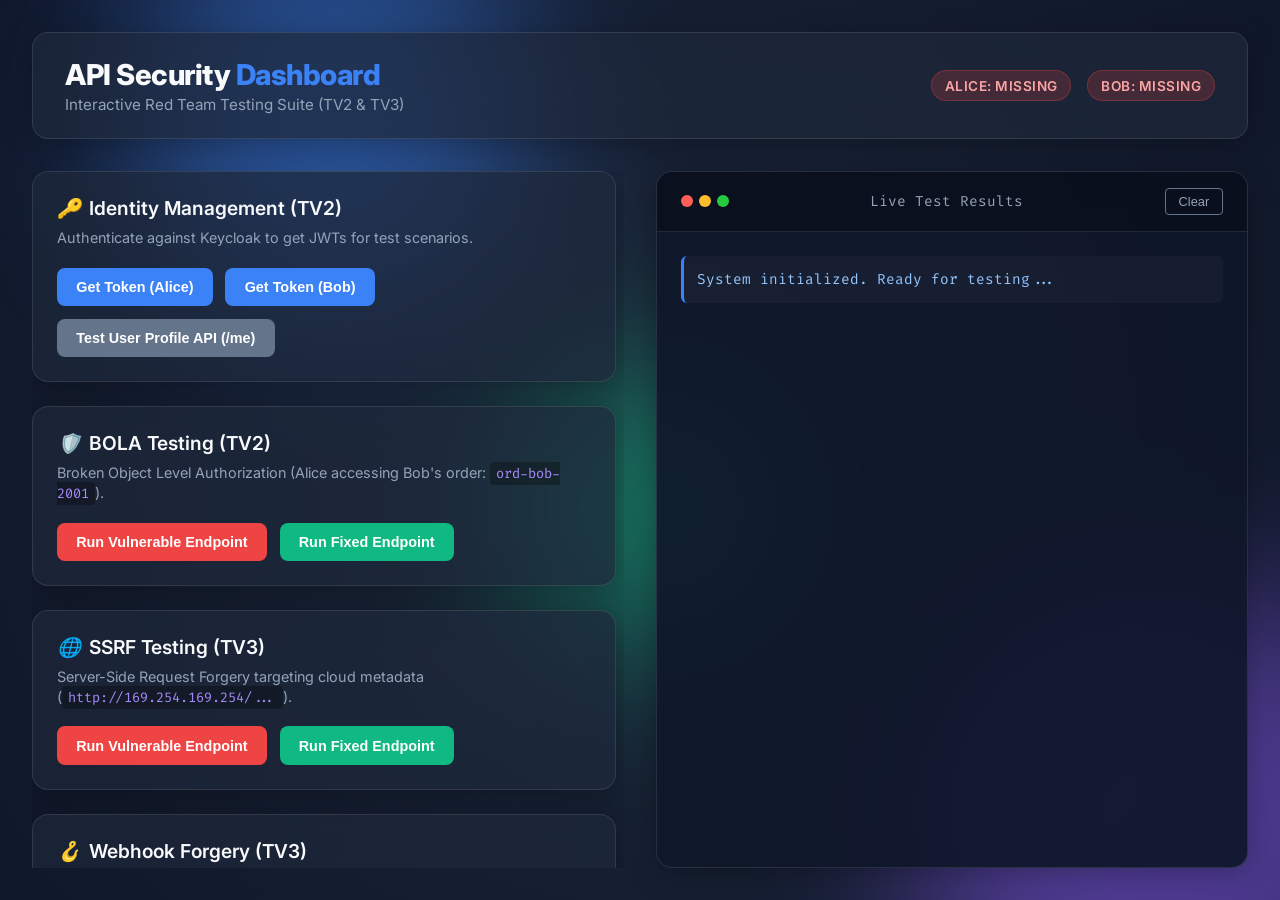
==== frontend/index.html @ eb7eac8b "push original code: first version of the project" ====
<!DOCTYPE html>
<html lang="en">
<head>
  <meta charset="UTF-8">
  <meta name="viewport" content="width=device-width, initial-scale=1.0">
  <title>API Security Test Dashboard</title>
  <link rel="stylesheet" href="style.css">
  <link href="https://fonts.googleapis.com/css2?family=Inter:wght@300;400;600;800&family=Fira+Code:wght@400;600&display=swap" rel="stylesheet">
</head>
<body>
  <div class="background-orbs">
    <div class="orb orb-1"></div>
    <div class="orb orb-2"></div>
    <div class="orb orb-3"></div>
  </div>

  <div class="container">
    <header class="glass-panel">
      <div class="header-content">
        <h1>API Security <span>Dashboard</span></h1>
        <p>Interactive Red Team Testing Suite (TV2 & TV3)</p>
      </div>
      <div class="token-status">
        <div class="badge badge-error" id="tokenBadgeAlice">Alice: Missing</div>
        <div class="badge badge-error" id="tokenBadgeBob">Bob: Missing</div>
      </div>
    </header>

    <div class="main-grid">
      <!-- Controls Panel -->
      <div class="controls-panel">
        
        <!-- Identity Section -->
        <section class="glass-panel section-card">
          <h2><i class="icon">🔑</i> Identity Management (TV2)</h2>
          <p class="desc">Authenticate against Keycloak to get JWTs for test scenarios.</p>
          <div class="btn-group">
            <button id="btnGetAlice" class="btn btn-primary">Get Token (Alice)</button>
            <button id="btnGetBob" class="btn btn-primary">Get Token (Bob)</button>
          </div>
          <div class="btn-group mt-2">
            <button id="btnTestAuth" class="btn btn-secondary">Test User Profile API (/me)</button>
          </div>
        </section>

        <!-- BOLA Section -->
        <section class="glass-panel section-card">
          <h2><i class="icon">🛡️</i> BOLA Testing (TV2)</h2>
          <p class="desc">Broken Object Level Authorization (Alice accessing Bob's order: <code>ord-bob-2001</code>).</p>
          <div class="btn-group">
            <button id="btnBolaVuln" class="btn btn-danger">Run Vulnerable Endpoint</button>
            <button id="btnBolaFixed" class="btn btn-success">Run Fixed Endpoint</button>
          </div>
        </section>

        <!-- SSRF Section -->
        <section class="glass-panel section-card">
          <h2><i class="icon">🌐</i> SSRF Testing (TV3)</h2>
          <p class="desc">Server-Side Request Forgery targeting cloud metadata (<code>http://169.254.169.254/...</code>).</p>
          <div class="btn-group">
            <button id="btnSsrfVuln" class="btn btn-danger">Run Vulnerable Endpoint</button>
            <button id="btnSsrfFixed" class="btn btn-success">Run Fixed Endpoint</button>
          </div>
        </section>

        <!-- Webhook Forgery Section -->
        <section class="glass-panel section-card">
          <h2><i class="icon">🪝</i> Webhook Forgery (TV3)</h2>
          <p class="desc">Test HMAC-SHA256 signature verification in the Billing Service.</p>
          <div class="btn-group">
            <button id="btnWebhookValid" class="btn btn-success">Send Valid Signature</button>
            <button id="btnWebhookInvalid" class="btn btn-danger">Send Invalid Signature</button>
          </div>
        </section>

      </div>

      <!-- Console Panel -->
      <div class="console-panel glass-panel">
        <div class="console-header">
          <div class="dots">
            <span class="dot red"></span>
            <span class="dot yellow"></span>
            <span class="dot green"></span>
          </div>
          <span class="console-title">Live Test Results</span>
          <button id="btnClear" class="btn-clear">Clear</button>
        </div>
        <div class="console-body" id="consoleBody">
          <div class="log-entry system">System initialized. Ready for testing...</div>
        </div>
      </div>
    </div>
  </div>

  <script src="app.js"></script>
</body>
</html>
---- frontend/style.css ----
:root {
  --bg-color: #0f172a;
  --panel-bg: rgba(30, 41, 59, 0.7);
  --panel-border: rgba(255, 255, 255, 0.1);
  --text-primary: #f8fafc;
  --text-secondary: #94a3b8;
  --primary: #3b82f6;
  --primary-hover: #2563eb;
  --danger: #ef4444;
  --danger-hover: #dc2626;
  --success: #10b981;
  --success-hover: #059669;
  --secondary: #64748b;
  --secondary-hover: #475569;
  --console-bg: rgba(15, 23, 42, 0.9);
}

* {
  box-sizing: border-box;
  margin: 0;
  padding: 0;
}

body {
  font-family: 'Inter', sans-serif;
  background-color: var(--bg-color);
  color: var(--text-primary);
  min-height: 100vh;
  overflow-x: hidden;
}

/* Background Animated Orbs */
.background-orbs {
  position: fixed;
  top: 0; left: 0; width: 100vw; height: 100vh;
  z-index: -1;
  overflow: hidden;
  background: radial-gradient(circle at center, #1e293b 0%, #0f172a 100%);
}

.orb {
  position: absolute;
  border-radius: 50%;
  filter: blur(80px);
  opacity: 0.5;
  animation: float 20s infinite alternate ease-in-out;
}

.orb-1 { width: 400px; height: 400px; background: #3b82f6; top: -10%; left: 10%; }
.orb-2 { width: 500px; height: 500px; background: #8b5cf6; bottom: -20%; right: -10%; animation-delay: -5s; }
.orb-3 { width: 300px; height: 300px; background: #10b981; top: 40%; left: 40%; animation-delay: -10s; }

@keyframes float {
  0% { transform: translate(0, 0) scale(1); }
  100% { transform: translate(50px, 50px) scale(1.1); }
}

/* Layout */
.container {
  max-width: 1400px;
  margin: 0 auto;
  padding: 2rem;
  display: flex;
  flex-direction: column;
  gap: 2rem;
  height: 100vh;
}

/* Glassmorphism */
.glass-panel {
  background: var(--panel-bg);
  backdrop-filter: blur(16px);
  -webkit-backdrop-filter: blur(16px);
  border: 1px solid var(--panel-border);
  border-radius: 16px;
  box-shadow: 0 4px 30px rgba(0, 0, 0, 0.3);
}

/* Header */
header {
  display: flex;
  justify-content: space-between;
  align-items: center;
  padding: 1.5rem 2rem;
}

header h1 {
  font-weight: 800;
  font-size: 1.8rem;
  letter-spacing: -0.5px;
}

header h1 span { color: var(--primary); }
header p { color: var(--text-secondary); margin-top: 0.2rem; font-size: 0.95rem; }

.token-status {
  display: flex;
  gap: 1rem;
}

.badge {
  padding: 0.4rem 0.8rem;
  border-radius: 9999px;
  font-size: 0.85rem;
  font-weight: 600;
  text-transform: uppercase;
  letter-spacing: 0.5px;
  transition: all 0.3s ease;
}

.badge-error { background: rgba(239, 68, 68, 0.2); color: #fca5a5; border: 1px solid rgba(239, 68, 68, 0.3); }
.badge-success { background: rgba(16, 185, 129, 0.2); color: #6ee7b7; border: 1px solid rgba(16, 185, 129, 0.3); }

/* Main Grid */
.main-grid {
  display: grid;
  grid-template-columns: 1fr 1fr;
  gap: 2rem;
  flex: 1;
  min-height: 0;
}

/* Sections */
.controls-panel {
  display: flex;
  flex-direction: column;
  gap: 1.5rem;
  overflow-y: auto;
  padding-right: 0.5rem;
}

.controls-panel::-webkit-scrollbar { width: 8px; }
.controls-panel::-webkit-scrollbar-thumb { background: rgba(255,255,255,0.1); border-radius: 4px; }

.section-card {
  padding: 1.5rem;
  transition: transform 0.2s ease, box-shadow 0.2s ease;
}

.section-card:hover {
  transform: translateY(-2px);
  box-shadow: 0 8px 30px rgba(0,0,0,0.4);
}

.section-card h2 {
  font-size: 1.2rem;
  font-weight: 600;
  margin-bottom: 0.5rem;
  display: flex;
  align-items: center;
  gap: 0.5rem;
}

.section-card .desc {
  color: var(--text-secondary);
  font-size: 0.9rem;
  margin-bottom: 1.2rem;
  line-height: 1.4;
}

code {
  background: rgba(0,0,0,0.3);
  padding: 0.2rem 0.4rem;
  border-radius: 4px;
  font-family: 'Fira Code', monospace;
  font-size: 0.85rem;
  color: #a78bfa;
}

/* Buttons */
.btn-group {
  display: flex;
  gap: 0.8rem;
  flex-wrap: wrap;
}

.mt-2 { margin-top: 0.8rem; }

.btn {
  border: none;
  padding: 0.7rem 1.2rem;
  border-radius: 8px;
  font-weight: 600;
  font-size: 0.9rem;
  cursor: pointer;
  transition: all 0.2s ease;
  color: white;
  display: flex;
  align-items: center;
  justify-content: center;
}

.btn:active { transform: scale(0.97); }

.btn-primary { background: var(--primary); }
.btn-primary:hover { background: var(--primary-hover); box-shadow: 0 0 15px rgba(59, 130, 246, 0.4); }

.btn-secondary { background: var(--secondary); }
.btn-secondary:hover { background: var(--secondary-hover); }

.btn-danger { background: var(--danger); }
.btn-danger:hover { background: var(--danger-hover); box-shadow: 0 0 15px rgba(239, 68, 68, 0.4); }

.btn-success { background: var(--success); }
.btn-success:hover { background: var(--success-hover); box-shadow: 0 0 15px rgba(16, 185, 129, 0.4); }

/* Console Panel */
.console-panel {
  display: flex;
  flex-direction: column;
  background: var(--console-bg);
  overflow: hidden;
}

.console-header {
  padding: 1rem 1.5rem;
  background: rgba(0,0,0,0.3);
  display: flex;
  align-items: center;
  justify-content: space-between;
  border-bottom: 1px solid var(--panel-border);
}

.dots { display: flex; gap: 6px; }
.dot { width: 12px; height: 12px; border-radius: 50%; }
.dot.red { background: #ff5f56; }
.dot.yellow { background: #ffbd2e; }
.dot.green { background: #27c93f; }

.console-title {
  font-family: 'Fira Code', monospace;
  font-size: 0.9rem;
  color: var(--text-secondary);
}

.btn-clear {
  background: transparent; border: 1px solid var(--secondary); color: var(--text-secondary);
  padding: 0.3rem 0.8rem; border-radius: 4px; cursor: pointer; font-size: 0.8rem;
}
.btn-clear:hover { background: rgba(255,255,255,0.1); color: white; }

.console-body {
  flex: 1;
  padding: 1.5rem;
  overflow-y: auto;
  font-family: 'Fira Code', monospace;
  font-size: 0.9rem;
  line-height: 1.5;
  display: flex;
  flex-direction: column;
  gap: 1rem;
}

.console-body::-webkit-scrollbar { width: 8px; }
.console-body::-webkit-scrollbar-thumb { background: rgba(255,255,255,0.2); }

.log-entry {
  padding: 0.8rem;
  border-radius: 6px;
  background: rgba(255,255,255,0.03);
  border-left: 3px solid #cbd5e1;
  animation: fade-in 0.3s ease-out;
  word-break: break-all;
}

.log-entry.system { border-color: var(--primary); color: #93c5fd; }
.log-entry.info { border-color: var(--primary); }
.log-entry.pass { border-color: var(--success); background: rgba(16, 185, 129, 0.05); }
.log-entry.fail { border-color: var(--danger); background: rgba(239, 68, 68, 0.05); }

.log-time { color: var(--text-secondary); font-size: 0.8rem; margin-right: 0.5rem; }
.log-req { color: #fde047; font-weight: 600; }
.log-status { font-weight: bold; margin-left: 0.5rem; }
.status-200 { color: #4ade80; }
.status-403 { color: #f87171; }
.status-401 { color: #fb923c; }

pre.json-body {
  margin-top: 0.5rem;
  background: rgba(0,0,0,0.5);
  padding: 0.5rem;
  border-radius: 4px;
  font-size: 0.8rem;
  color: #e2e8f0;
  white-space: pre-wrap;
}

@keyframes fade-in {
  from { opacity: 0; transform: translateY(5px); }
  to { opacity: 1; transform: translateY(0); }
}
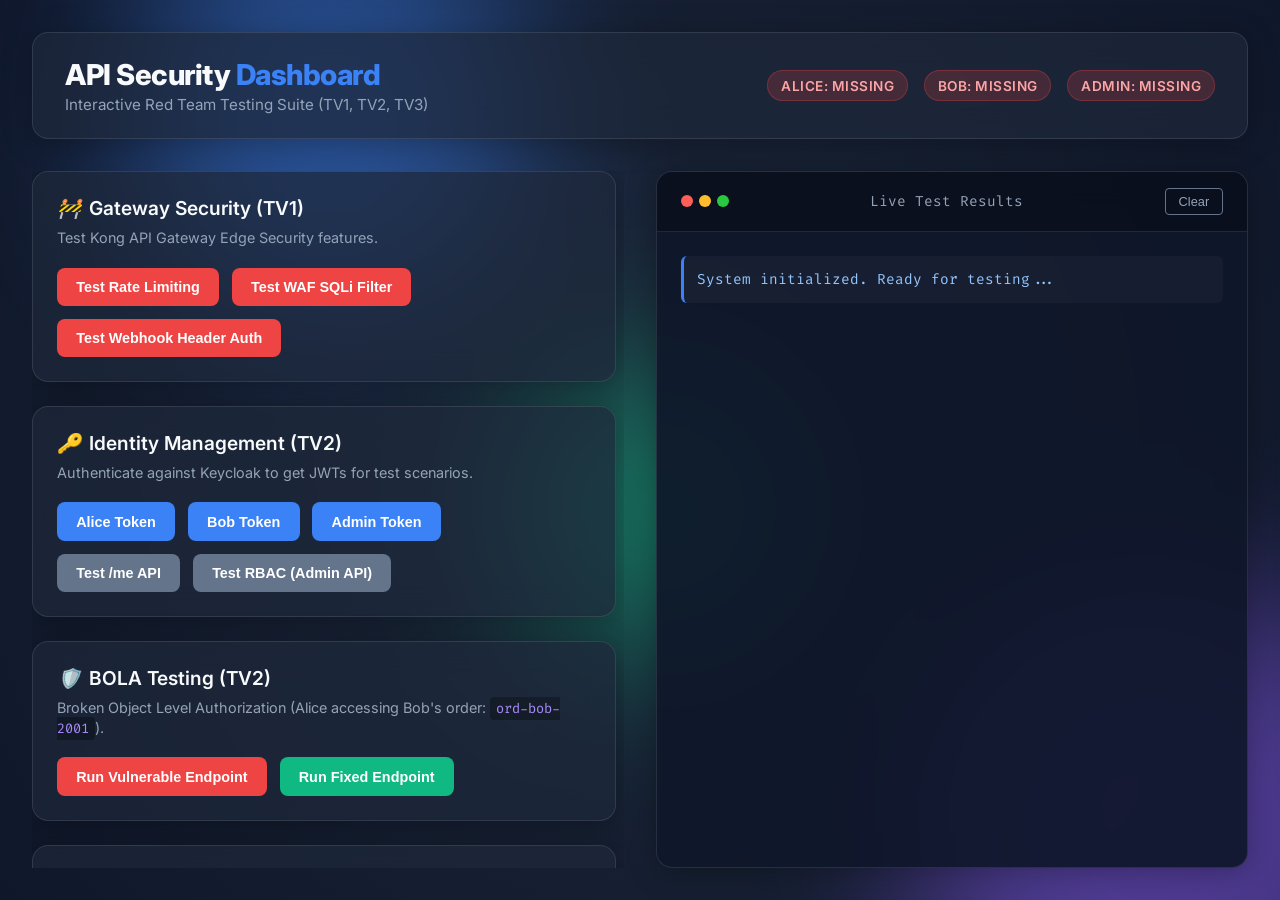
==== commit 5c006a17: "feat(tv1): complete frontend dashboard - TV1/TV2/TV3 full coverage - Add Gateway Security section (R" ====
--- a/frontend/index.html
+++ b/frontend/index.html
@@ -18,11 +18,12 @@
     <header class="glass-panel">
       <div class="header-content">
         <h1>API Security <span>Dashboard</span></h1>
-        <p>Interactive Red Team Testing Suite (TV2 & TV3)</p>
+        <p>Interactive Red Team Testing Suite (TV1, TV2, TV3)</p>
       </div>
       <div class="token-status">
         <div class="badge badge-error" id="tokenBadgeAlice">Alice: Missing</div>
         <div class="badge badge-error" id="tokenBadgeBob">Bob: Missing</div>
+        <div class="badge badge-error" id="tokenBadgeAdmin">Admin: Missing</div>
       </div>
     </header>
 
@@ -30,16 +31,29 @@
       <!-- Controls Panel -->
       <div class="controls-panel">
         
+        <!-- Gateway Security Section -->
+        <section class="glass-panel section-card">
+          <h2><i class="icon">🚧</i> Gateway Security (TV1)</h2>
+          <p class="desc">Test Kong API Gateway Edge Security features.</p>
+          <div class="btn-group">
+            <button id="btnRateLimit" class="btn btn-danger">Test Rate Limiting</button>
+            <button id="btnWafSqli" class="btn btn-danger">Test WAF SQLi Filter</button>
+            <button id="btnMissingWebhookHeader" class="btn btn-danger">Test Webhook Header Auth</button>
+          </div>
+        </section>
+
         <!-- Identity Section -->
         <section class="glass-panel section-card">
           <h2><i class="icon">🔑</i> Identity Management (TV2)</h2>
           <p class="desc">Authenticate against Keycloak to get JWTs for test scenarios.</p>
           <div class="btn-group">
-            <button id="btnGetAlice" class="btn btn-primary">Get Token (Alice)</button>
-            <button id="btnGetBob" class="btn btn-primary">Get Token (Bob)</button>
+            <button id="btnGetAlice" class="btn btn-primary">Alice Token</button>
+            <button id="btnGetBob" class="btn btn-primary">Bob Token</button>
+            <button id="btnGetAdmin" class="btn btn-primary">Admin Token</button>
           </div>
           <div class="btn-group mt-2">
-            <button id="btnTestAuth" class="btn btn-secondary">Test User Profile API (/me)</button>
+            <button id="btnTestAuth" class="btn btn-secondary">Test /me API</button>
+            <button id="btnRbacTest" class="btn btn-secondary">Test RBAC (Admin API)</button>
           </div>
         </section>
 
@@ -53,10 +67,19 @@
           </div>
         </section>
 
+        <!-- Billing Section -->
+        <section class="glass-panel section-card">
+          <h2><i class="icon">💳</i> Billing Service (TV3)</h2>
+          <p class="desc">Test internal service integrations and observability.</p>
+          <div class="btn-group">
+            <button id="btnBillingCheckout" class="btn btn-success">Run Checkout Flow</button>
+          </div>
+        </section>
+
         <!-- SSRF Section -->
         <section class="glass-panel section-card">
           <h2><i class="icon">🌐</i> SSRF Testing (TV3)</h2>
-          <p class="desc">Server-Side Request Forgery targeting cloud metadata (<code>http://169.254.169.254/...</code>).</p>
+          <p class="desc">Server-Side Request Forgery targeting cloud metadata (<code>http://169.254.169.254/...</code>). <strong>⚠️ Requires Admin Token.</strong></p>
           <div class="btn-group">
             <button id="btnSsrfVuln" class="btn btn-danger">Run Vulnerable Endpoint</button>
             <button id="btnSsrfFixed" class="btn btn-success">Run Fixed Endpoint</button>
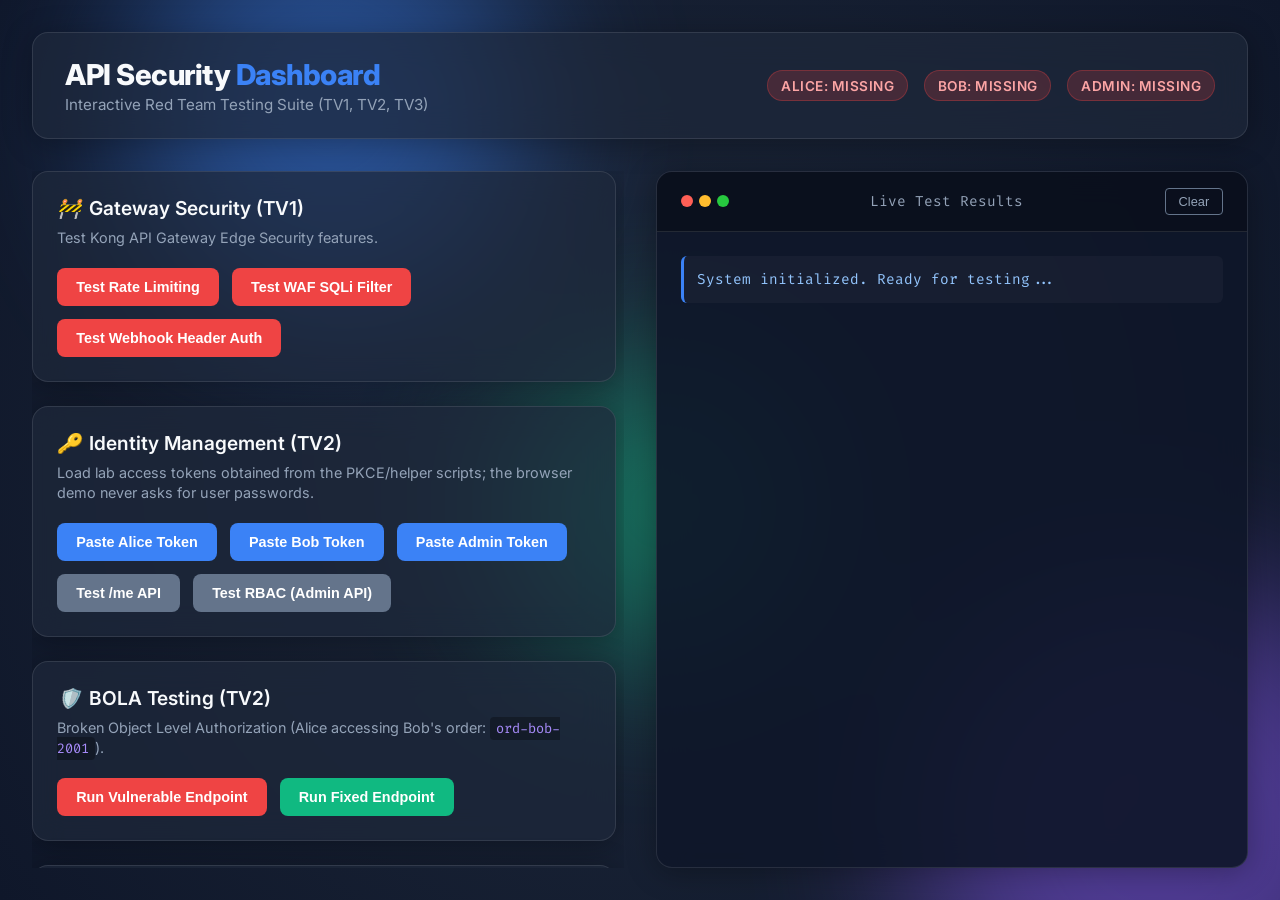
==== commit 7b66538c: "fix: harden final security demo and clean stale evidence" ====
--- a/frontend/index.html
+++ b/frontend/index.html
@@ -45,11 +45,11 @@
         <!-- Identity Section -->
         <section class="glass-panel section-card">
           <h2><i class="icon">🔑</i> Identity Management (TV2)</h2>
-          <p class="desc">Authenticate against Keycloak to get JWTs for test scenarios.</p>
+          <p class="desc">Load lab access tokens obtained from the PKCE/helper scripts; the browser demo never asks for user passwords.</p>
           <div class="btn-group">
-            <button id="btnGetAlice" class="btn btn-primary">Alice Token</button>
-            <button id="btnGetBob" class="btn btn-primary">Bob Token</button>
-            <button id="btnGetAdmin" class="btn btn-primary">Admin Token</button>
+            <button id="btnGetAlice" class="btn btn-primary">Paste Alice Token</button>
+            <button id="btnGetBob" class="btn btn-primary">Paste Bob Token</button>
+            <button id="btnGetAdmin" class="btn btn-primary">Paste Admin Token</button>
           </div>
           <div class="btn-group mt-2">
             <button id="btnTestAuth" class="btn btn-secondary">Test /me API</button>
@@ -89,9 +89,9 @@
         <!-- Webhook Forgery Section -->
         <section class="glass-panel section-card">
           <h2><i class="icon">🪝</i> Webhook Forgery (TV3)</h2>
-          <p class="desc">Test HMAC-SHA256 signature verification in the Billing Service.</p>
+          <p class="desc">Test browser-safe rejection behavior. Valid HMAC signing stays in CLI/server-side demos.</p>
           <div class="btn-group">
-            <button id="btnWebhookValid" class="btn btn-success">Send Valid Signature</button>
+            <button id="btnWebhookValid" class="btn btn-success">Show Valid Webhook CLI</button>
             <button id="btnWebhookInvalid" class="btn btn-danger">Send Invalid Signature</button>
           </div>
         </section>
